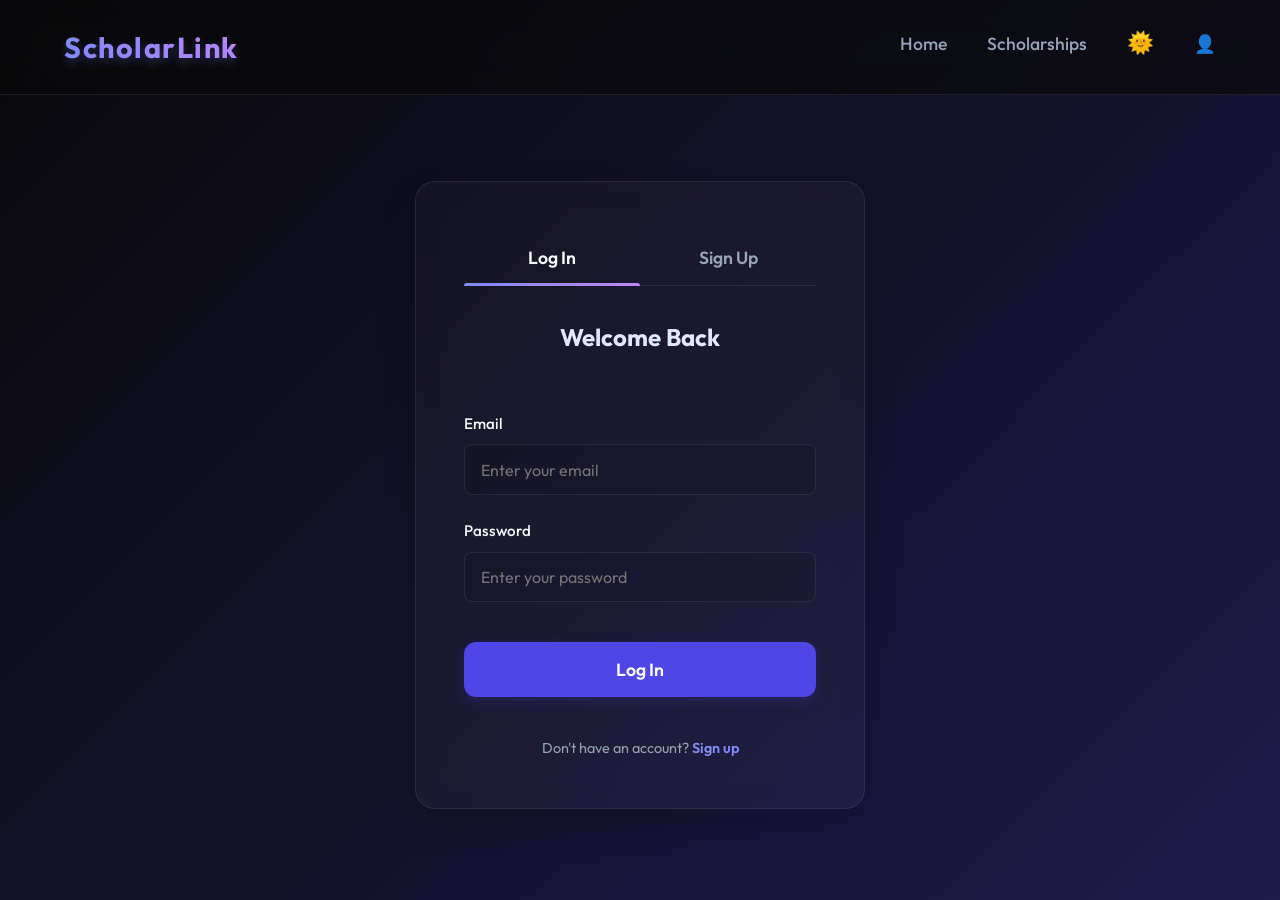
==== auth.html @ 2398e62e "feat: implement authentication page and add profile navigation to header" ====
<!DOCTYPE html>
<html lang="en">
<head>
    <meta charset="UTF-8">
    <meta name="viewport" content="width=device-width, initial-scale=1.0">
    <title>ScholarLink - Authentication</title>
    <!-- Add SEO Meta Tags -->
    <meta name="description"
        content="Log in or sign up to ScholarLink to personalize your scholarship search.">
    <!-- Google Fonts for Modern Typography -->
    <link href="https://fonts.googleapis.com/css2?family=Outfit:wght@300;400;600;700&display=swap" rel="stylesheet">
    <link rel="stylesheet" href="styles.css">
</head>
<body>
    <nav class="navbar" id="auth-nav">
        <div class="logo">ScholarLink</div>
        <button class="hamburger" id="hamburger" aria-label="Toggle Navigation">
            <span class="bar"></span>
            <span class="bar"></span>
            <span class="bar"></span>
        </button>
        <ul class="nav-links" id="nav-links">
            <li><a href="index.html" id="nav-home">Home</a></li>
            <li><a href="scholarships.html" id="nav-scholarships">Scholarships</a></li>
            <li><button class="theme-btn" id="theme-toggle" aria-label="Toggle Theme">🌞</button></li>
            <li><a href="auth.html" class="active profile-icon" id="nav-profile" aria-label="Authenticaion">👤</a></li>
        </ul>
    </nav>
    <main class="container auth-container">
        <div class="auth-card fade-in">
            <div class="auth-tabs">
                <button class="auth-tab active" id="tab-login" onclick="switchAuth('login')">Log In</button>
                <button class="auth-tab" id="tab-signup" onclick="switchAuth('signup')">Sign Up</button>
            </div>
            
            <form id="form-login" class="auth-form active" onsubmit="event.preventDefault(); window.location.href='index.html';">
                <h2 style="text-align: center; margin-bottom: 2rem; color: var(--text-h2);">Welcome Back</h2>
                <div class="input-group">
                    <label for="login-email">Email</label>
                    <input type="email" id="login-email" required placeholder="Enter your email">
                </div>
                <div class="input-group">
                    <label for="login-password">Password</label>
                    <input type="password" id="login-password" required placeholder="Enter your password">
                </div>
                <button type="submit" class="btn btn-gov auth-btn">Log In</button>
                <p class="auth-hint">Don't have an account? <a href="#" onclick="switchAuth('signup'); return false;">Sign up</a></p>
            </form>

            <form id="form-signup" class="auth-form" onsubmit="event.preventDefault(); window.location.href='index.html';">
                <h2 style="text-align: center; margin-bottom: 2rem; color: var(--text-h2);">Create Account</h2>
                <div class="input-group">
                    <label for="signup-name">Full Name</label>
                    <input type="text" id="signup-name" required placeholder="Enter your full name">
                </div>
                <div class="input-group">
                    <label for="signup-email">Email</label>
                    <input type="email" id="signup-email" required placeholder="Enter your email">
                </div>
                <div class="input-group">
                    <label for="signup-password">Password</label>
                    <input type="password" id="signup-password" required placeholder="Create a password">
                </div>
                <button type="submit" class="btn btn-gov auth-btn">Sign Up</button>
                <p class="auth-hint">Already have an account? <a href="#" onclick="switchAuth('login'); return false;">Log in</a></p>
            </form>
        </div>
    </main>

    <script src="script.js"></script>
    <script>
        function switchAuth(type) {
            if (type === 'login') {
                document.getElementById('tab-login').classList.add('active');
                document.getElementById('tab-signup').classList.remove('active');
                document.getElementById('form-login').classList.add('active');
                document.getElementById('form-signup').classList.remove('active');
            } else {
                document.getElementById('tab-signup').classList.add('active');
                document.getElementById('tab-login').classList.remove('active');
                document.getElementById('form-signup').classList.add('active');
                document.getElementById('form-login').classList.remove('active');
            }
        }
    </script>
</body>
</html>
---- styles.css ----
:root {
    --primary: #4f46e5;
    --primary-hover: #6366f1;
    --gov: #4f46e5;
    --private: #db2777;

    /* Dark Theme Default */
    --bg-gradient: linear-gradient(135deg, #09090b 0%, #1e1b4b 100%);
    --nav-bg: rgba(9, 9, 11, 0.7);
    --card-bg: rgba(255, 255, 255, 0.03);
    --card-border: rgba(255, 255, 255, 0.08);
    --card-hover-bg: rgba(255, 255, 255, 0.05);

    --text-main: #f8fafc;
    --text-muted: #94a3b8;
    --text-heading: linear-gradient(135deg, #ffffff 0%, #a5b4fc 100%);
    --text-h2: #e0e7ff;
    --text-card-heading: #fff;
}

[data-theme="light"] {
    --bg-gradient: linear-gradient(135deg, #f1f5f9 0%, #e0e7ff 100%);
    --nav-bg: rgba(248, 250, 252, 0.7);
    --card-bg: rgba(255, 255, 255, 0.6);
    --card-border: rgba(0, 0, 0, 0.1);
    --card-hover-bg: rgba(255, 255, 255, 0.95);
    --text-main: #0f172a;
    --text-muted: #475569;
    --text-heading: linear-gradient(135deg, #1e1b4b 0%, #4f46e5 100%);
    --text-h2: #1e1b4b;
    --text-card-heading: #0f172a;
}

* {
    margin: 0;
    padding: 0;
    box-sizing: border-box;
}

body {
    font-family: 'Outfit', sans-serif;
    background: var(--bg-gradient);
    color: var(--text-main);
    min-height: 100vh;
    line-height: 1.6;
    overflow-x: hidden;
}

/* Glassmorphism Navbar */
.navbar {
    display: flex;
    justify-content: space-between;
    align-items: center;
    padding: 1.5rem 5%;
    background: var(--nav-bg);
    backdrop-filter: blur(16px);
    -webkit-backdrop-filter: blur(16px);
    border-bottom: 1px solid var(--card-border);
    position: sticky;
    top: 0;
    z-index: 100;
}

.logo {
    font-size: 1.8rem;
    font-weight: 700;
    background: linear-gradient(to right, #818cf8, #c084fc);
    -webkit-background-clip: text;
    background-clip: text;
    -webkit-text-fill-color: transparent;
    letter-spacing: 1.5px;
    text-shadow: 0 4px 10px rgba(129, 140, 248, 0.3);
}

.nav-links {
    list-style: none;
    display: flex;
    gap: 2.5rem;
}

.nav-links a {
    color: var(--text-muted);
    text-decoration: none;
    font-weight: 500;
    font-size: 1.1rem;
    position: relative;
    padding-bottom: 5px;
    transition: all 0.3s ease;
}

.nav-links a::after {
    content: '';
    position: absolute;
    width: 0;
    height: 2px;
    bottom: 0;
    left: 0;
    background: linear-gradient(90deg, #818cf8, #c084fc);
    transition: width 0.3s ease;
    border-radius: 4px;
}

.nav-links a:hover,
.nav-links a.active {
    color: var(--text-main);
}

.nav-links a:hover::after,
.nav-links a.active::after {
    width: 100%;
}

/* Container & Layout */
.container {
    max-width: 1200px;
    margin: 0 auto;
    padding: 5rem 2rem;
}

/* Home Page Specific */
.hero-section {
    text-align: center;
    margin-bottom: 6rem;
}

.hero-section h1 {
    font-size: 4.5rem;
    line-height: 1.2;
    margin-bottom: 1.5rem;
    background: var(--text-heading);
    -webkit-background-clip: text;
    background-clip: text;
    -webkit-text-fill-color: transparent;
    letter-spacing: -1px;
}

.hero-section p {
    font-size: 1.3rem;
    color: var(--text-muted);
    max-width: 750px;
    margin: 0 auto;
    font-weight: 300;
}

.about-section h2 {
    text-align: center;
    font-size: 2.5rem;
    margin-bottom: 2.5rem;
    color: var(--text-h2);
    font-weight: 600;
}

.about-card {
    background: var(--card-bg);
    border: 1px solid var(--card-border);
    border-radius: 24px;
    padding: 4rem;
    box-shadow: 0 20px 40px rgba(0, 0, 0, 0.3);
    backdrop-filter: blur(10px);
    transition: transform 0.4s ease, box-shadow 0.4s ease, border-color 0.4s ease;
}

.about-card:hover {
    transform: translateY(-8px);
    box-shadow: 0 30px 60px rgba(0, 0, 0, 0.4);
    border-color: rgba(129, 140, 248, 0.3);
}

.about-card p {
    font-size: 1.15rem;
    margin-bottom: 1.8rem;
    color: var(--text-muted);
}

.about-card p:last-child {
    margin-bottom: 0;
}

/* Scholarships Page Specific */
.page-header {
    text-align: center;
    margin-bottom: 5rem;
}

.page-header h1 {
    font-size: 3.8rem;
    margin-bottom: 1rem;
    background: var(--text-heading);
    -webkit-background-clip: text;
    background-clip: text;
    -webkit-text-fill-color: transparent;
}

.page-header p {
    color: var(--text-muted);
    font-size: 1.3rem;
    font-weight: 300;
}

.scholarships-section {
    margin-bottom: 5rem;
}

.section-title {
    font-size: 2.2rem;
    margin-bottom: 2.5rem;
    color: #818cf8;
    border-bottom: 2px solid rgba(129, 140, 248, 0.15);
    padding-bottom: 0.8rem;
    display: inline-block;
    font-weight: 600;
}

#private-scholarships .section-title {
    color: #f472b6;
    border-bottom-color: rgba(244, 114, 182, 0.15);
}

.card-grid {
    display: grid;
    grid-template-columns: repeat(auto-fill, minmax(340px, 1fr));
    gap: 2.5rem;
}

.scholarship-card {
    background: var(--card-bg);
    border: 1px solid var(--card-border);
    border-radius: 20px;
    padding: 2.5rem;
    display: flex;
    flex-direction: column;
    transition: all 0.5s cubic-bezier(0.175, 0.885, 0.32, 1.275);
    position: relative;
    overflow: hidden;
    box-shadow: 0 10px 30px rgba(0, 0, 0, 0.1);
}

.scholarship-card::before {
    content: '';
    position: absolute;
    top: 0;
    left: 0;
    width: 100%;
    height: 4px;
    background: linear-gradient(90deg, var(--gov), #818cf8);
    transform: scaleX(0);
    transform-origin: left;
    transition: transform 0.5s ease;
}

.scholarship-card.private-card::before {
    background: linear-gradient(90deg, var(--private), #f472b6);
}

.scholarship-card:hover {
    transform: translateY(-12px);
    background: var(--card-hover-bg);
    box-shadow: 0 20px 40px rgba(0, 0, 0, 0.25);
}

.scholarship-card:hover::before {
    transform: scaleX(1);
}

.scholarship-card h3 {
    font-size: 1.6rem;
    margin-bottom: 1rem;
    color: var(--text-card-heading);
    font-weight: 600;
}

.scholarship-card p {
    color: var(--text-muted);
    flex-grow: 1;
    margin-bottom: 2.5rem;
    font-size: 1.05rem;
}

.btn {
    border: none;
    padding: 0.8rem 1.8rem;
    border-radius: 12px;
    font-weight: 600;
    font-family: 'Outfit', sans-serif;
    font-size: 1rem;
    cursor: pointer;
    transition: all 0.3s ease;
    align-self: flex-start;
}

.btn-gov {
    background: var(--gov);
    color: white;
    box-shadow: 0 4px 14px rgba(79, 70, 229, 0.2);
}

.btn-gov:hover {
    background: var(--primary-hover);
    transform: scale(1.05);
    box-shadow: 0 10px 25px rgba(79, 70, 229, 0.5);
}

.btn-private {
    background: var(--private);
    color: white;
    box-shadow: 0 4px 14px rgba(219, 39, 119, 0.2);
}

.btn-private:hover {
    background: #be185d;
    transform: scale(1.05);
    box-shadow: 0 10px 25px rgba(219, 39, 119, 0.5);
}

/* Animations */
.fade-in {
    opacity: 0;
    animation: fadeIn 1s ease-out forwards;
}

.slide-up {
    opacity: 0;
    transform: translateY(30px);
    animation: slideUp 0.8s ease-out forwards;
}

.delay-1 {
    animation-delay: 0.2s;
}

@keyframes fadeIn {
    from {
        opacity: 0;
    }

    to {
        opacity: 1;
    }
}

@keyframes slideUp {
    from {
        opacity: 0;
        transform: translateY(40px);
    }

    to {
        opacity: 1;
        transform: translateY(0);
    }
}

/* Hamburger Menu */
.hamburger {
    display: none;
    flex-direction: column;
    gap: 5px;
    background: none;
    border: none;
    cursor: pointer;
    z-index: 101;
}

.hamburger .bar {
    width: 25px;
    height: 3px;
    background-color: var(--text-main);
    border-radius: 3px;
    transition: all 0.3s ease;
}

/* Responsive */
@media (max-width: 768px) {
    .container {
        padding: 3rem 1.5rem;
    }

    .hamburger {
        display: flex;
    }

    .nav-links {
        position: fixed;
        top: 0;
        right: -100%;
        width: 100%;
        height: 100vh;
        background: var(--nav-bg);
        backdrop-filter: blur(20px);
        -webkit-backdrop-filter: blur(20px);
        flex-direction: column;
        justify-content: center;
        align-items: center;
        transition: right 0.4s ease;
        z-index: 100;
        gap: 2rem;
    }

    .nav-links.active {
        right: 0;
    }

    /* Hamburger Animation to 'X' */
    .hamburger.active .bar:nth-child(1) {
        transform: translateY(8px) rotate(45deg);
    }

    .hamburger.active .bar:nth-child(2) {
        opacity: 0;
    }

    .hamburger.active .bar:nth-child(3) {
        transform: translateY(-8px) rotate(-45deg);
    }

    .hero-section h1 {
        font-size: 2.5rem;
    }

    .hero-section p {
        font-size: 1rem;
        padding: 0 1rem;
    }

    .about-card {
        padding: 1.5rem;
        border-radius: 16px;
    }

    .page-header h1 {
        font-size: 2.2rem;
    }

    .page-header p {
        font-size: 1rem;
    }

    .section-title {
        font-size: 1.8rem;
    }

    .card-grid {
        grid-template-columns: 1fr;
        gap: 1.5rem;
    }

    .scholarship-card {
        padding: 1.5rem;
        border-radius: 16px;
    }

    .theme-btn {
        margin-top: 1rem;
        font-size: 1.8rem;
    }
}

/* Theme Toggle Button */
.theme-btn {
    background: none;
    border: none;
    font-size: 1.35rem;
    cursor: pointer;
    color: var(--text-main);
    transition: transform 0.3s ease;
    display: flex;
    align-items: center;
    justify-content: center;
    padding: 0;
}

.theme-btn:hover {
    transform: scale(1.15);
}
/* Auth Page Specific */
.profile-icon {
    font-size: 1.35rem;
    display: inline-block;
    transition: transform 0.3s ease;
}
.profile-icon:hover {
    transform: scale(1.15);
}
.nav-links a.profile-icon::after {
    display: none;
}

.auth-container {
    display: flex;
    justify-content: center;
    align-items: center;
    min-height: calc(100vh - 100px); /* Subtract navbar height */
    padding: 2rem;
}

.auth-card {
    background: var(--card-bg);
    border: 1px solid var(--card-border);
    border-radius: 20px;
    padding: 3rem;
    width: 100%;
    max-width: 450px;
    box-shadow: 0 15px 35px rgba(0, 0, 0, 0.2);
    backdrop-filter: blur(12px);
    -webkit-backdrop-filter: blur(12px);
}

.auth-tabs {
    display: flex;
    margin-bottom: 2rem;
    border-bottom: 1px solid var(--card-border);
}

.auth-tab {
    flex: 1;
    background: none;
    border: none;
    padding: 1rem;
    font-size: 1.1rem;
    font-weight: 600;
    color: var(--text-muted);
    cursor: pointer;
    font-family: inherit;
    position: relative;
    transition: color 0.3s ease;
}

.auth-tab.active {
    color: var(--text-main);
}

.auth-tab.active::after {
    content: '';
    position: absolute;
    bottom: -1px;
    left: 0;
    width: 100%;
    height: 3px;
    background: linear-gradient(90deg, #818cf8, #c084fc);
    border-radius: 3px 3px 0 0;
}

.auth-form {
    display: none;
    flex-direction: column;
    gap: 1.5rem;
}

.auth-form.active {
    display: flex;
    animation: fadeIn 0.4s ease-out;
}

.input-group {
    display: flex;
    flex-direction: column;
    gap: 0.5rem;
}

.input-group label {
    font-size: 0.95rem;
    color: var(--text-main);
    font-weight: 500;
}

.input-group input {
    padding: 0.9rem 1rem;
    border-radius: 8px;
    border: 1px solid var(--card-border);
    background: rgba(0, 0, 0, 0.1);
    color: var(--text-main);
    font-family: inherit;
    font-size: 1rem;
    transition: all 0.3s ease;
}

[data-theme="light"] .input-group input {
    background: rgba(255, 255, 255, 0.5);
}

.input-group input:focus {
    outline: none;
    border-color: #818cf8;
    box-shadow: 0 0 0 2px rgba(129, 140, 248, 0.2);
}

.auth-btn {
    width: 100%;
    margin-top: 1rem;
    padding: 1rem;
    font-size: 1.1rem;
    align-self: center;
}

.auth-hint {
    text-align: center;
    color: var(--text-muted);
    font-size: 0.9rem;
    margin-top: 1rem;
}

.auth-hint a {
    color: #818cf8;
    text-decoration: none;
    font-weight: 600;
    transition: color 0.3s ease;
}

.auth-hint a:hover {
    color: #a5b4fc;
}
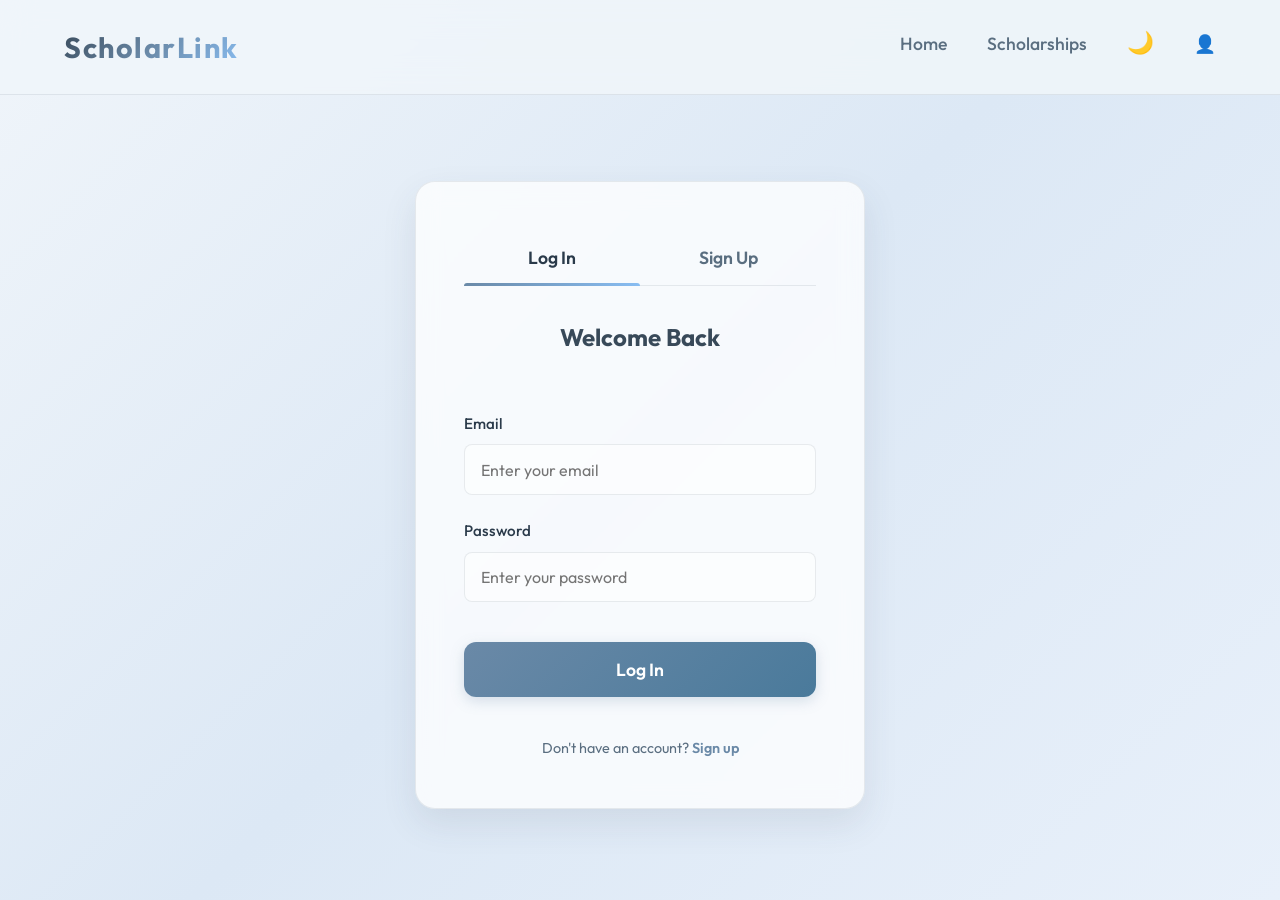
==== commit 6499a382: "refactor: implement Stormy Morning theme with updated color palette and improved light/dark mode tog" ====
--- a/auth.html
+++ b/auth.html
@@ -22,7 +22,7 @@
         <ul class="nav-links" id="nav-links">
             <li><a href="index.html" id="nav-home">Home</a></li>
             <li><a href="scholarships.html" id="nav-scholarships">Scholarships</a></li>
-            <li><button class="theme-btn" id="theme-toggle" aria-label="Toggle Theme">🌞</button></li>
+            <li><button class="theme-btn" id="theme-toggle" aria-label="Toggle Theme">🌙</button></li>
             <li><a href="auth.html" class="active profile-icon" id="nav-profile" aria-label="Authenticaion">👤</a></li>
         </ul>
     </nav>
--- a/styles.css
+++ b/styles.css
@@ -1,34 +1,64 @@
 :root {
-    --primary: #4f46e5;
-    --primary-hover: #6366f1;
-    --gov: #4f46e5;
-    --private: #db2777;
-
-    /* Dark Theme Default */
-    --bg-gradient: linear-gradient(135deg, #09090b 0%, #1e1b4b 100%);
-    --nav-bg: rgba(9, 9, 11, 0.7);
-    --card-bg: rgba(255, 255, 255, 0.03);
+    /* ═══ Stormy Morning Palette ═══ */
+    --storm-steel:   #6A89A7;
+    --storm-mist:    #BDDDFC;
+    --storm-sky:     #88BDF2;
+    --storm-deep:    #384959;
+
+    --primary: #6A89A7;
+    --primary-hover: #88BDF2;
+    --primary-dark: #384959;
+    --gov: #4a7a9b;
+    --state: #5a9ec9;
+    --private: #8b6b9e;
+    --inspire: #5a9b7a;
+    --cbse: #b89a5a;
+    --svmcm: #7a6b9e;
+    --sc: #6a5aad;
+    --obc: #4a8b9b;
+    --st: #4a9b6a;
+
+    /* Light Theme Default */
+    --bg-gradient: linear-gradient(135deg, #f0f5fa 0%, #dce8f5 50%, #e8f0fa 100%);
+    --nav-bg: rgba(240, 245, 250, 0.88);
+    --card-bg: rgba(255, 255, 255, 0.75);
+    --card-border: rgba(56, 73, 89, 0.1);
+    --card-hover-bg: rgba(255, 255, 255, 0.95);
+    --filter-bg: rgba(255, 255, 255, 0.7);
+    --filter-border: rgba(106, 137, 167, 0.2);
+    --input-bg: rgba(255, 255, 255, 0.9);
+    --input-border: rgba(56, 73, 89, 0.15);
+    --select-arrow: url("data:image/svg+xml,%3Csvg xmlns='http://www.w3.org/2000/svg' width='12' height='12' viewBox='0 0 12 12'%3E%3Cpath fill='%23384959' d='M6 8L1 3h10z'/%3E%3C/svg%3E");
+
+    --text-main: #2a3a4a;
+    --text-muted: #5a6e80;
+    --text-heading: linear-gradient(135deg, #384959 0%, #6A89A7 100%);
+    --text-h2: #384959;
+    --text-card-heading: #2a3a4a;
+    --tag-bg: rgba(106, 137, 167, 0.08);
+    --tag-text: #4a7a9b;
+    --step-bg: rgba(106, 137, 167, 0.07);
+}
+
+[data-theme="dark"] {
+    --bg-gradient: linear-gradient(135deg, #1a2530 0%, #243040 50%, #1e2a38 100%);
+    --nav-bg: rgba(26, 37, 48, 0.85);
+    --card-bg: rgba(255, 255, 255, 0.04);
     --card-border: rgba(255, 255, 255, 0.08);
-    --card-hover-bg: rgba(255, 255, 255, 0.05);
-
-    --text-main: #f8fafc;
-    --text-muted: #94a3b8;
-    --text-heading: linear-gradient(135deg, #ffffff 0%, #a5b4fc 100%);
-    --text-h2: #e0e7ff;
-    --text-card-heading: #fff;
-}
-
-[data-theme="light"] {
-    --bg-gradient: linear-gradient(135deg, #f1f5f9 0%, #e0e7ff 100%);
-    --nav-bg: rgba(248, 250, 252, 0.7);
-    --card-bg: rgba(255, 255, 255, 0.6);
-    --card-border: rgba(0, 0, 0, 0.1);
-    --card-hover-bg: rgba(255, 255, 255, 0.95);
-    --text-main: #0f172a;
-    --text-muted: #475569;
-    --text-heading: linear-gradient(135deg, #1e1b4b 0%, #4f46e5 100%);
-    --text-h2: #1e1b4b;
-    --text-card-heading: #0f172a;
+    --card-hover-bg: rgba(255, 255, 255, 0.08);
+    --filter-bg: rgba(255, 255, 255, 0.05);
+    --filter-border: rgba(136, 189, 242, 0.2);
+    --input-bg: rgba(255, 255, 255, 0.07);
+    --input-border: rgba(255, 255, 255, 0.12);
+    --select-arrow: url("data:image/svg+xml,%3Csvg xmlns='http://www.w3.org/2000/svg' width='12' height='12' viewBox='0 0 12 12'%3E%3Cpath fill='%2394a8b8' d='M6 8L1 3h10z'/%3E%3C/svg%3E");
+    --text-main: #e8f0f8;
+    --text-muted: #94a8b8;
+    --text-heading: linear-gradient(135deg, #e8f0f8 0%, #88BDF2 100%);
+    --text-h2: #BDDDFC;
+    --text-card-heading: #e8f0f8;
+    --tag-bg: rgba(136, 189, 242, 0.1);
+    --tag-text: #88BDF2;
+    --step-bg: rgba(106, 137, 167, 0.12);
 }
 
 * {
@@ -64,12 +94,18 @@
 .logo {
     font-size: 1.8rem;
     font-weight: 700;
-    background: linear-gradient(to right, #818cf8, #c084fc);
+    background: linear-gradient(135deg, #384959, #6A89A7, #88BDF2);
     -webkit-background-clip: text;
     background-clip: text;
     -webkit-text-fill-color: transparent;
     letter-spacing: 1.5px;
-    text-shadow: 0 4px 10px rgba(129, 140, 248, 0.3);
+    text-shadow: none;
+}
+
+[data-theme="dark"] .logo {
+    background: linear-gradient(135deg, #88BDF2, #BDDDFC);
+    -webkit-background-clip: text;
+    background-clip: text;
 }
 
 .nav-links {
@@ -95,7 +131,7 @@
     height: 2px;
     bottom: 0;
     left: 0;
-    background: linear-gradient(90deg, #818cf8, #c084fc);
+    background: linear-gradient(90deg, #6A89A7, #88BDF2);
     transition: width 0.3s ease;
     border-radius: 4px;
 }
@@ -155,15 +191,23 @@
     border: 1px solid var(--card-border);
     border-radius: 24px;
     padding: 4rem;
-    box-shadow: 0 20px 40px rgba(0, 0, 0, 0.3);
+    box-shadow: 0 20px 40px rgba(56, 73, 89, 0.08);
     backdrop-filter: blur(10px);
     transition: transform 0.4s ease, box-shadow 0.4s ease, border-color 0.4s ease;
 }
 
+[data-theme="dark"] .about-card {
+    box-shadow: 0 20px 40px rgba(0, 0, 0, 0.3);
+}
+
 .about-card:hover {
     transform: translateY(-8px);
+    box-shadow: 0 30px 60px rgba(56, 73, 89, 0.15);
+    border-color: rgba(106, 137, 167, 0.35);
+}
+
+[data-theme="dark"] .about-card:hover {
     box-shadow: 0 30px 60px rgba(0, 0, 0, 0.4);
-    border-color: rgba(129, 140, 248, 0.3);
 }
 
 .about-card p {
@@ -204,16 +248,16 @@
 .section-title {
     font-size: 2.2rem;
     margin-bottom: 2.5rem;
-    color: #818cf8;
-    border-bottom: 2px solid rgba(129, 140, 248, 0.15);
+    color: #6A89A7;
+    border-bottom: 2px solid rgba(106, 137, 167, 0.2);
     padding-bottom: 0.8rem;
     display: inline-block;
     font-weight: 600;
 }
 
 #private-scholarships .section-title {
-    color: #f472b6;
-    border-bottom-color: rgba(244, 114, 182, 0.15);
+    color: #8b6b9e;
+    border-bottom-color: rgba(139, 107, 158, 0.2);
 }
 
 .card-grid {
@@ -232,6 +276,10 @@
     transition: all 0.5s cubic-bezier(0.175, 0.885, 0.32, 1.275);
     position: relative;
     overflow: hidden;
+    box-shadow: 0 10px 30px rgba(56, 73, 89, 0.06);
+}
+
+[data-theme="dark"] .scholarship-card {
     box-shadow: 0 10px 30px rgba(0, 0, 0, 0.1);
 }
 
@@ -242,19 +290,23 @@
     left: 0;
     width: 100%;
     height: 4px;
-    background: linear-gradient(90deg, var(--gov), #818cf8);
+    background: linear-gradient(90deg, #6A89A7, #88BDF2);
     transform: scaleX(0);
     transform-origin: left;
     transition: transform 0.5s ease;
 }
 
 .scholarship-card.private-card::before {
-    background: linear-gradient(90deg, var(--private), #f472b6);
+    background: linear-gradient(90deg, #8b6b9e, #b89acd);
 }
 
 .scholarship-card:hover {
     transform: translateY(-12px);
     background: var(--card-hover-bg);
+    box-shadow: 0 20px 40px rgba(56, 73, 89, 0.12);
+}
+
+[data-theme="dark"] .scholarship-card:hover {
     box-shadow: 0 20px 40px rgba(0, 0, 0, 0.25);
 }
 
@@ -289,27 +341,27 @@
 }
 
 .btn-gov {
-    background: var(--gov);
+    background: linear-gradient(135deg, #6A89A7, #4a7a9b);
     color: white;
-    box-shadow: 0 4px 14px rgba(79, 70, 229, 0.2);
+    box-shadow: 0 4px 14px rgba(106, 137, 167, 0.25);
 }
 
 .btn-gov:hover {
-    background: var(--primary-hover);
+    background: linear-gradient(135deg, #88BDF2, #6A89A7);
     transform: scale(1.05);
-    box-shadow: 0 10px 25px rgba(79, 70, 229, 0.5);
+    box-shadow: 0 10px 25px rgba(136, 189, 242, 0.35);
 }
 
 .btn-private {
-    background: var(--private);
+    background: linear-gradient(135deg, #8b6b9e, #7a5a8d);
     color: white;
-    box-shadow: 0 4px 14px rgba(219, 39, 119, 0.2);
+    box-shadow: 0 4px 14px rgba(139, 107, 158, 0.25);
 }
 
 .btn-private:hover {
-    background: #be185d;
+    background: linear-gradient(135deg, #9e7fb3, #8b6b9e);
     transform: scale(1.05);
-    box-shadow: 0 10px 25px rgba(219, 39, 119, 0.5);
+    box-shadow: 0 10px 25px rgba(139, 107, 158, 0.35);
 }
 
 /* Animations */
@@ -472,6 +524,7 @@
 .theme-btn:hover {
     transform: scale(1.15);
 }
+
 /* Auth Page Specific */
 .profile-icon {
     font-size: 1.35rem;
@@ -489,7 +542,7 @@
     display: flex;
     justify-content: center;
     align-items: center;
-    min-height: calc(100vh - 100px); /* Subtract navbar height */
+    min-height: calc(100vh - 100px);
     padding: 2rem;
 }
 
@@ -500,9 +553,13 @@
     padding: 3rem;
     width: 100%;
     max-width: 450px;
-    box-shadow: 0 15px 35px rgba(0, 0, 0, 0.2);
+    box-shadow: 0 15px 35px rgba(56, 73, 89, 0.1);
     backdrop-filter: blur(12px);
     -webkit-backdrop-filter: blur(12px);
+}
+
+[data-theme="dark"] .auth-card {
+    box-shadow: 0 15px 35px rgba(0, 0, 0, 0.2);
 }
 
 .auth-tabs {
@@ -536,7 +593,7 @@
     left: 0;
     width: 100%;
     height: 3px;
-    background: linear-gradient(90deg, #818cf8, #c084fc);
+    background: linear-gradient(90deg, #6A89A7, #88BDF2);
     border-radius: 3px 3px 0 0;
 }
 
@@ -567,21 +624,21 @@
     padding: 0.9rem 1rem;
     border-radius: 8px;
     border: 1px solid var(--card-border);
-    background: rgba(0, 0, 0, 0.1);
+    background: rgba(255, 255, 255, 0.5);
     color: var(--text-main);
     font-family: inherit;
     font-size: 1rem;
     transition: all 0.3s ease;
 }
 
-[data-theme="light"] .input-group input {
-    background: rgba(255, 255, 255, 0.5);
+[data-theme="dark"] .input-group input {
+    background: rgba(0, 0, 0, 0.15);
 }
 
 .input-group input:focus {
     outline: none;
-    border-color: #818cf8;
-    box-shadow: 0 0 0 2px rgba(129, 140, 248, 0.2);
+    border-color: #6A89A7;
+    box-shadow: 0 0 0 2px rgba(106, 137, 167, 0.2);
 }
 
 .auth-btn {
@@ -600,13 +657,920 @@
 }
 
 .auth-hint a {
-    color: #818cf8;
+    color: #6A89A7;
     text-decoration: none;
     font-weight: 600;
     transition: color 0.3s ease;
 }
 
 .auth-hint a:hover {
-    color: #a5b4fc;
-}
-
+    color: #88BDF2;
+}
+
+/* ═══════════════════════════════════════════
+   FILTER PANEL
+═══════════════════════════════════════════ */
+.filter-panel {
+    background: var(--filter-bg);
+    border: 1px solid var(--filter-border);
+    border-radius: 24px;
+    padding: 2.5rem;
+    margin-bottom: 4rem;
+    backdrop-filter: blur(12px);
+    -webkit-backdrop-filter: blur(12px);
+    box-shadow: 0 8px 32px rgba(106, 137, 167, 0.08);
+    position: relative;
+    overflow: hidden;
+}
+
+.filter-panel::before {
+    content: '';
+    position: absolute;
+    top: 0;
+    left: 0;
+    right: 0;
+    height: 3px;
+    background: linear-gradient(90deg, #6A89A7, #88BDF2, #BDDDFC, #88BDF2, #6A89A7);
+    background-size: 200% 100%;
+    animation: shimmer 3s infinite linear;
+}
+
+@keyframes shimmer {
+    0% { background-position: -200% 0; }
+    100% { background-position: 200% 0; }
+}
+
+.filter-header {
+    text-align: center;
+    margin-bottom: 2rem;
+}
+
+.filter-icon {
+    font-size: 2rem;
+    display: block;
+    margin-bottom: 0.5rem;
+}
+
+.filter-header h2 {
+    font-size: 1.8rem;
+    color: var(--text-h2);
+    font-weight: 700;
+    margin-bottom: 0.4rem;
+}
+
+.filter-header p {
+    color: var(--text-muted);
+    font-size: 1rem;
+}
+
+.filter-grid {
+    display: grid;
+    grid-template-columns: repeat(auto-fit, minmax(220px, 1fr));
+    gap: 1.5rem;
+    margin-bottom: 2rem;
+}
+
+.filter-group {
+    display: flex;
+    flex-direction: column;
+    gap: 0.5rem;
+}
+
+.filter-label {
+    font-size: 0.9rem;
+    font-weight: 600;
+    color: var(--text-main);
+    display: flex;
+    align-items: center;
+    gap: 0.4rem;
+    letter-spacing: 0.3px;
+}
+
+.filter-label-icon {
+    font-size: 1rem;
+}
+
+.filter-select {
+    appearance: none;
+    -webkit-appearance: none;
+    background: var(--input-bg) var(--select-arrow) no-repeat right 1rem center;
+    border: 1px solid var(--input-border);
+    border-radius: 10px;
+    color: var(--text-main);
+    font-family: 'Outfit', sans-serif;
+    font-size: 0.95rem;
+    padding: 0.75rem 2.5rem 0.75rem 1rem;
+    cursor: pointer;
+    transition: all 0.3s ease;
+    width: 100%;
+}
+
+.filter-select:focus {
+    outline: none;
+    border-color: #6A89A7;
+    box-shadow: 0 0 0 3px rgba(106, 137, 167, 0.15);
+}
+
+.filter-select option {
+    background: #f0f5fa;
+    color: #2a3a4a;
+}
+
+[data-theme="dark"] .filter-select option {
+    background: #1e2a38;
+    color: #e8f0f8;
+}
+
+.filter-actions {
+    display: flex;
+    gap: 1rem;
+    justify-content: center;
+    flex-wrap: wrap;
+}
+
+.filter-btn {
+    padding: 0.9rem 2.2rem;
+    font-size: 1rem;
+    border-radius: 14px;
+    display: flex;
+    align-items: center;
+    gap: 0.5rem;
+}
+
+.btn-reset {
+    background: transparent;
+    border: 1px solid var(--card-border);
+    color: var(--text-muted);
+    font-family: 'Outfit', sans-serif;
+    font-size: 0.95rem;
+    font-weight: 500;
+    padding: 0.8rem 1.8rem;
+    border-radius: 12px;
+    cursor: pointer;
+    transition: all 0.3s ease;
+}
+
+.btn-reset:hover {
+    border-color: #6A89A7;
+    color: var(--text-main);
+    background: rgba(106, 137, 167, 0.05);
+}
+
+.filter-result-info {
+    margin-top: 1.5rem;
+    display: flex;
+    justify-content: center;
+    align-items: center;
+}
+
+#filter-result-count {
+    background: rgba(106, 137, 167, 0.1);
+    border: 1px solid rgba(106, 137, 167, 0.2);
+    color: #4a7a9b;
+    border-radius: 50px;
+    padding: 0.5rem 1.5rem;
+    font-size: 0.95rem;
+    font-weight: 500;
+}
+
+[data-theme="dark"] #filter-result-count {
+    background: rgba(136, 189, 242, 0.12);
+    border-color: rgba(136, 189, 242, 0.25);
+    color: #88BDF2;
+}
+
+/* ═══════════════════════════════════════════
+   SCHOLARSHIP CARD ENHANCEMENTS
+═══════════════════════════════════════════ */
+.card-badge {
+    display: inline-block;
+    font-size: 0.72rem;
+    font-weight: 700;
+    letter-spacing: 0.8px;
+    text-transform: uppercase;
+    border-radius: 6px;
+    padding: 0.25rem 0.7rem;
+    margin-bottom: 0.75rem;
+    width: fit-content;
+}
+
+.badge-gov {
+    background: rgba(106, 137, 167, 0.1);
+    color: #4a7a9b;
+    border: 1px solid rgba(106, 137, 167, 0.2);
+}
+
+.badge-state {
+    background: rgba(90, 158, 201, 0.1);
+    color: #3d8ab5;
+    border: 1px solid rgba(90, 158, 201, 0.2);
+}
+
+.badge-private {
+    background: rgba(139, 107, 158, 0.1);
+    color: #7a5a8d;
+    border: 1px solid rgba(139, 107, 158, 0.2);
+}
+
+[data-theme="dark"] .badge-gov {
+    background: rgba(136, 189, 242, 0.12);
+    color: #88BDF2;
+    border-color: rgba(136, 189, 242, 0.25);
+}
+
+[data-theme="dark"] .badge-state {
+    background: rgba(90, 158, 201, 0.12);
+    color: #7dd3fc;
+    border-color: rgba(90, 158, 201, 0.25);
+}
+
+[data-theme="dark"] .badge-private {
+    background: rgba(184, 154, 205, 0.12);
+    color: #d4b8e8;
+    border-color: rgba(184, 154, 205, 0.25);
+}
+
+.card-amount {
+    font-size: 1.4rem;
+    font-weight: 700;
+    color: #6A89A7;
+    margin-bottom: 0.6rem;
+    letter-spacing: -0.5px;
+}
+
+.private-card .card-amount {
+    color: #8b6b9e;
+}
+
+[data-theme="dark"] .card-amount {
+    color: #88BDF2;
+}
+
+[data-theme="dark"] .private-card .card-amount {
+    color: #d4b8e8;
+}
+
+.card-tags {
+    display: flex;
+    flex-wrap: wrap;
+    gap: 0.5rem;
+    margin-bottom: 1.5rem;
+    margin-top: 0.5rem;
+}
+
+.tag {
+    font-size: 0.76rem;
+    font-weight: 600;
+    padding: 0.28rem 0.75rem;
+    border-radius: 50px;
+    background: var(--tag-bg);
+    color: var(--tag-text);
+    letter-spacing: 0.3px;
+    border: 1px solid rgba(106, 137, 167, 0.15);
+}
+
+.tag-income { border-color: rgba(90, 155, 122, 0.2); }
+.tag-merit  { border-color: rgba(184, 154, 90, 0.2);  }
+.tag-class  { border-color: rgba(106, 137, 167, 0.2); }
+.tag-private { border-color: rgba(139, 107, 158, 0.2); }
+
+.tag-income { background: rgba(90, 155, 122, 0.07); color: #3d8a5e; }
+.tag-merit  { background: rgba(184, 154, 90, 0.07); color: #9a7d3a; }
+.tag-class  { background: rgba(106, 137, 167, 0.07); color: #4a7a9b; }
+.tag-private { background: rgba(139, 107, 158, 0.07); color: #7a5a8d; }
+
+[data-theme="dark"] .tag-income { background: rgba(90, 155, 122, 0.12); color: #7dd3a8; }
+[data-theme="dark"] .tag-merit  { background: rgba(184, 154, 90, 0.12); color: #f0d48a; }
+[data-theme="dark"] .tag-class  { background: rgba(136, 189, 242, 0.12); color: #88BDF2; }
+[data-theme="dark"] .tag-private { background: rgba(184, 154, 205, 0.12); color: #d4b8e8; }
+
+.card-details {
+    display: flex;
+    flex-direction: column;
+    gap: 0.55rem;
+    margin-bottom: 2rem;
+}
+
+.detail-row {
+    display: flex;
+    align-items: baseline;
+    gap: 0.6rem;
+    font-size: 0.9rem;
+    color: var(--text-muted);
+    line-height: 1.5;
+}
+
+.detail-icon {
+    flex-shrink: 0;
+}
+
+/* Card filtered-in animation */
+.card-filtered-in {
+    animation: popIn 0.35s cubic-bezier(0.175, 0.885, 0.32, 1.275);
+}
+
+@keyframes popIn {
+    from { transform: scale(0.96); opacity: 0.5; }
+    to   { transform: scale(1);   opacity: 1;   }
+}
+
+/* No-results state */
+.no-results {
+    display: flex;
+    flex-direction: column;
+    align-items: center;
+    gap: 1rem;
+    padding: 3rem 2rem;
+    text-align: center;
+    color: var(--text-muted);
+    background: var(--card-bg);
+    border: 1px dashed var(--card-border);
+    border-radius: 20px;
+}
+
+.no-results-icon {
+    font-size: 3rem;
+    opacity: 0.6;
+}
+
+/* ═══════════════════════════════════════════
+   DETAIL PAGE (meritbased.html)
+═══════════════════════════════════════════ */
+.breadcrumb {
+    margin-bottom: 1rem;
+}
+
+.breadcrumb a {
+    color: #6A89A7;
+    text-decoration: none;
+    font-size: 0.95rem;
+    font-weight: 500;
+    transition: color 0.3s ease;
+    display: inline-flex;
+    align-items: center;
+    gap: 0.3rem;
+}
+
+.breadcrumb a:hover {
+    color: #88BDF2;
+}
+
+.detail-card {
+    background: var(--card-bg);
+    border: 1px solid var(--card-border);
+    border-radius: 24px;
+    padding: 3rem;
+    margin-bottom: 3rem;
+    backdrop-filter: blur(10px);
+    -webkit-backdrop-filter: blur(10px);
+    box-shadow: 0 12px 36px rgba(56, 73, 89, 0.08);
+    scroll-margin-top: 90px;
+    transition: box-shadow 0.4s ease;
+}
+
+[data-theme="dark"] .detail-card {
+    box-shadow: 0 12px 36px rgba(0, 0, 0, 0.12);
+}
+
+.detail-card:hover {
+    box-shadow: 0 20px 48px rgba(56, 73, 89, 0.12);
+}
+
+[data-theme="dark"] .detail-card:hover {
+    box-shadow: 0 20px 48px rgba(0, 0, 0, 0.2);
+}
+
+.detail-header {
+    display: flex;
+    justify-content: space-between;
+    align-items: center;
+    flex-wrap: wrap;
+    gap: 1rem;
+    margin-bottom: 1.5rem;
+    padding-bottom: 1.5rem;
+    border-bottom: 1px solid var(--card-border);
+}
+
+.detail-badge {
+    font-size: 0.75rem;
+    font-weight: 700;
+    letter-spacing: 1px;
+    text-transform: uppercase;
+    padding: 0.35rem 1rem;
+    border-radius: 6px;
+}
+
+.gov-header .detail-badge {
+    background: rgba(106, 137, 167, 0.1);
+    color: #4a7a9b;
+    border: 1px solid rgba(106, 137, 167, 0.2);
+}
+
+.inspire-header .detail-badge {
+    background: rgba(90, 155, 122, 0.1);
+    color: #3d8a5e;
+    border: 1px solid rgba(90, 155, 122, 0.2);
+}
+
+.cbse-header .detail-badge {
+    background: rgba(184, 154, 90, 0.1);
+    color: #9a7d3a;
+    border: 1px solid rgba(184, 154, 90, 0.2);
+}
+
+.svmcm-header .detail-badge {
+    background: rgba(122, 107, 158, 0.1);
+    color: #6a5a8d;
+    border: 1px solid rgba(122, 107, 158, 0.2);
+}
+
+[data-theme="dark"] .gov-header .detail-badge     { background: rgba(136,189,242,0.12); color: #88BDF2; border-color: rgba(136,189,242,0.25); }
+[data-theme="dark"] .inspire-header .detail-badge { background: rgba(90,155,122,0.15);  color: #7dd3a8; border-color: rgba(90,155,122,0.25); }
+[data-theme="dark"] .cbse-header .detail-badge    { background: rgba(184,154,90,0.15);  color: #f0d48a; border-color: rgba(184,154,90,0.25); }
+[data-theme="dark"] .svmcm-header .detail-badge   { background: rgba(184,154,205,0.12); color: #d4b8e8; border-color: rgba(184,154,205,0.25); }
+
+.detail-amount-pill {
+    background: linear-gradient(135deg, rgba(106,137,167,0.15), rgba(136,189,242,0.1));
+    color: #4a7a9b;
+    font-size: 1rem;
+    font-weight: 700;
+    padding: 0.5rem 1.2rem;
+    border-radius: 50px;
+    border: 1px solid rgba(106,137,167,0.2);
+    letter-spacing: -0.3px;
+}
+
+[data-theme="dark"] .detail-amount-pill {
+    background: linear-gradient(135deg, rgba(136,189,242,0.2), rgba(189,221,252,0.1));
+    color: #88BDF2;
+    border-color: rgba(136,189,242,0.2);
+}
+
+.detail-card h2 {
+    font-size: 1.9rem;
+    color: var(--text-card-heading);
+    font-weight: 700;
+    line-height: 1.3;
+    margin-bottom: 1rem;
+}
+
+.detail-intro {
+    color: var(--text-muted);
+    font-size: 1.05rem;
+    margin-bottom: 2rem;
+    line-height: 1.7;
+}
+
+.detail-grid {
+    display: grid;
+    grid-template-columns: 1fr 1fr;
+    gap: 2rem;
+    margin-bottom: 2.5rem;
+}
+
+.detail-info-block {
+    background: var(--step-bg);
+    border-radius: 16px;
+    padding: 1.8rem;
+}
+
+.detail-info-block h3 {
+    font-size: 1rem;
+    font-weight: 700;
+    color: var(--text-card-heading);
+    margin-bottom: 1rem;
+    padding-bottom: 0.5rem;
+    border-bottom: 1px solid var(--card-border);
+}
+
+.detail-info-block h3 + h3 {
+    margin-top: 1.5rem;
+}
+
+.detail-info-block ul {
+    list-style: none;
+    display: flex;
+    flex-direction: column;
+    gap: 0.7rem;
+}
+
+.detail-info-block ul li {
+    color: var(--text-muted);
+    font-size: 0.95rem;
+    padding-left: 1.2rem;
+    position: relative;
+    line-height: 1.5;
+}
+
+.detail-info-block ul li::before {
+    content: '•';
+    position: absolute;
+    left: 0;
+    color: #6A89A7;
+    font-weight: 700;
+}
+
+[data-theme="dark"] .detail-info-block ul li::before {
+    color: #88BDF2;
+}
+
+.detail-info-block ul li strong {
+    color: var(--text-card-heading);
+    font-weight: 600;
+}
+
+.detail-steps h3 {
+    font-size: 1.1rem;
+    font-weight: 700;
+    color: var(--text-card-heading);
+    margin-bottom: 1.2rem;
+}
+
+.steps-list {
+    display: flex;
+    flex-direction: column;
+    gap: 0.9rem;
+    margin-bottom: 2rem;
+}
+
+.step {
+    display: flex;
+    align-items: flex-start;
+    gap: 1rem;
+    background: var(--step-bg);
+    border-radius: 12px;
+    padding: 1rem 1.2rem;
+    transition: background 0.3s ease;
+}
+
+.step:hover {
+    background: rgba(106, 137, 167, 0.1);
+}
+
+.step-num {
+    flex-shrink: 0;
+    width: 28px;
+    height: 28px;
+    background: linear-gradient(135deg, #6A89A7, #88BDF2);
+    border-radius: 50%;
+    display: flex;
+    align-items: center;
+    justify-content: center;
+    color: #fff;
+    font-size: 0.8rem;
+    font-weight: 700;
+}
+
+.step span:last-child {
+    color: var(--text-muted);
+    font-size: 0.95rem;
+    line-height: 1.5;
+}
+
+.step span:last-child strong {
+    color: var(--text-card-heading);
+    font-weight: 600;
+}
+
+.detail-cta {
+    margin-top: 0.5rem;
+    text-decoration: none;
+    display: inline-block;
+}
+
+.back-btn-wrap {
+    text-align: center;
+    margin: 2rem 0 4rem;
+}
+
+/* ═══════════════════════════════════════════
+   FOOTER
+═══════════════════════════════════════════ */
+.site-footer {
+    background: var(--nav-bg);
+    backdrop-filter: blur(16px);
+    -webkit-backdrop-filter: blur(16px);
+    border-top: 1px solid var(--card-border);
+    padding: 3rem 5%;
+    margin-top: 2rem;
+}
+
+.footer-inner {
+    max-width: 1200px;
+    margin: 0 auto;
+    display: flex;
+    flex-direction: column;
+    align-items: center;
+    gap: 1.5rem;
+    text-align: center;
+}
+
+.footer-brand .logo {
+    font-size: 1.5rem;
+    display: block;
+    margin-bottom: 0.5rem;
+}
+
+.footer-brand p {
+    color: var(--text-muted);
+    font-size: 0.95rem;
+}
+
+.footer-links {
+    display: flex;
+    gap: 2rem;
+    flex-wrap: wrap;
+    justify-content: center;
+}
+
+.footer-links a {
+    color: var(--text-muted);
+    text-decoration: none;
+    font-size: 0.95rem;
+    font-weight: 500;
+    transition: color 0.3s ease;
+}
+
+.footer-links a:hover {
+    color: #6A89A7;
+}
+
+[data-theme="dark"] .footer-links a:hover {
+    color: #88BDF2;
+}
+
+.footer-note {
+    color: var(--text-muted);
+    font-size: 0.82rem;
+    opacity: 0.7;
+}
+
+/* ═══════════════════════════════════════════
+   DELAY UTILITIES
+═══════════════════════════════════════════ */
+.delay-2 { animation-delay: 0.4s; }
+
+/* ═══════════════════════════════════════════
+   RESPONSIVE OVERRIDES
+═══════════════════════════════════════════ */
+@media (max-width: 900px) {
+    .detail-grid {
+        grid-template-columns: 1fr;
+    }
+}
+
+@media (max-width: 600px) {
+    .filter-panel {
+        padding: 1.5rem;
+    }
+
+    .filter-grid {
+        grid-template-columns: 1fr;
+    }
+
+    .filter-actions {
+        flex-direction: column;
+        align-items: stretch;
+    }
+
+    .filter-btn,
+    .btn-reset {
+        text-align: center;
+        width: 100%;
+    }
+
+    .detail-card {
+        padding: 1.5rem;
+        border-radius: 16px;
+    }
+
+    .detail-card h2 {
+        font-size: 1.4rem;
+    }
+
+    .detail-header {
+        flex-direction: column;
+        align-items: flex-start;
+    }
+
+    .card-amount {
+        font-size: 1.15rem;
+    }
+
+    .footer-links {
+        gap: 1rem;
+    }
+}
+
+/* ═══════════════════════════════════════════
+   6-COLUMN FILTER GRID
+═══════════════════════════════════════════ */
+.filter-grid-6 {
+    grid-template-columns: repeat(3, 1fr);
+}
+
+@media (max-width: 1100px) {
+    .filter-grid-6 { grid-template-columns: repeat(2, 1fr); }
+}
+
+@media (max-width: 600px) {
+    .filter-grid-6 { grid-template-columns: 1fr; }
+}
+
+/* ═══════════════════════════════════════════
+   CASTE SECTION TITLE
+═══════════════════════════════════════════ */
+.section-title-caste {
+    color: #c9834a;
+    border-bottom-color: rgba(201, 131, 74, 0.2);
+}
+
+[data-theme="dark"] .section-title-caste {
+    color: #f0b87a;
+    border-bottom-color: rgba(240, 184, 122, 0.2);
+}
+
+/* ═══════════════════════════════════════════
+   CASTE CARD BASE & ACCENT LINES
+═══════════════════════════════════════════ */
+.caste-card::before {
+    background: linear-gradient(90deg, #c9834a, #daa06d);
+}
+
+.sc-card::before  { background: linear-gradient(90deg, #6a5aad, #9a8ad0); }
+.obc-card::before { background: linear-gradient(90deg, #4a8b9b, #6dbdce); }
+.st-card::before  { background: linear-gradient(90deg, #4a9b6a, #7dd3a8); }
+
+/* ═══════════════════════════════════════════
+   CASTE CARD BADGES  (SC / OBC / ST)
+═══════════════════════════════════════════ */
+.badge-sc {
+    background: rgba(106, 90, 173, 0.1);
+    color: #5a4a9b;
+    border: 1px solid rgba(106, 90, 173, 0.2);
+}
+.badge-obc {
+    background: rgba(74, 139, 155, 0.1);
+    color: #3a7a8b;
+    border: 1px solid rgba(74, 139, 155, 0.2);
+}
+.badge-st {
+    background: rgba(74, 155, 106, 0.1);
+    color: #3a8b5a;
+    border: 1px solid rgba(74, 155, 106, 0.2);
+}
+
+[data-theme="dark"] .badge-sc  { background: rgba(154, 138, 208, 0.15); color: #c4b5fd; border-color: rgba(154, 138, 208, 0.3); }
+[data-theme="dark"] .badge-obc { background: rgba(109, 189, 206, 0.12); color: #7dd3e8; border-color: rgba(109, 189, 206, 0.3); }
+[data-theme="dark"] .badge-st  { background: rgba(125, 211, 168, 0.12); color: #86efac; border-color: rgba(125, 211, 168, 0.28); }
+
+/* ═══════════════════════════════════════════
+   CASTE AMOUNT TEXT
+═══════════════════════════════════════════ */
+.caste-amount {
+    color: #c9834a;
+}
+.sc-card  .caste-amount { color: #6a5aad; }
+.obc-card .caste-amount { color: #4a8b9b; }
+.st-card  .caste-amount { color: #4a9b6a; }
+
+[data-theme="dark"] .caste-amount         { color: #f0b87a; }
+[data-theme="dark"] .sc-card  .caste-amount { color: #c4b5fd; }
+[data-theme="dark"] .obc-card .caste-amount { color: #7dd3e8; }
+[data-theme="dark"] .st-card  .caste-amount { color: #86efac; }
+
+/* ═══════════════════════════════════════════
+   CASTE TAG CHIPS
+═══════════════════════════════════════════ */
+.tag-caste-sc  { background: rgba(106,90,173,0.08);  color: #5a4a9b; border-color: rgba(106,90,173,0.2); }
+.tag-caste-obc { background: rgba(74,139,155,0.08);  color: #3a7a8b; border-color: rgba(74,139,155,0.2); }
+.tag-caste-st  { background: rgba(74,155,106,0.08);  color: #3a8b5a; border-color: rgba(74,155,106,0.2); }
+
+[data-theme="dark"] .tag-caste-sc  { background: rgba(154,138,208,0.12); color: #c4b5fd; }
+[data-theme="dark"] .tag-caste-obc { background: rgba(109,189,206,0.1);  color: #7dd3e8; }
+[data-theme="dark"] .tag-caste-st  { background: rgba(125,211,168,0.1);  color: #86efac; }
+
+/* ═══════════════════════════════════════════
+   CASTE BUTTONS
+═══════════════════════════════════════════ */
+/* SC / general caste (violet-toned) */
+.btn-caste {
+    background: linear-gradient(135deg, #6a5aad, #5a4a9b);
+    color: white;
+    box-shadow: 0 4px 14px rgba(106, 90, 173, 0.25);
+    text-decoration: none;
+    display: inline-block;
+    border: none;
+    padding: 0.8rem 1.8rem;
+    border-radius: 12px;
+    font-weight: 600;
+    font-family: 'Outfit', sans-serif;
+    font-size: 1rem;
+    cursor: pointer;
+    transition: all 0.3s ease;
+    align-self: flex-start;
+}
+.btn-caste:hover {
+    background: linear-gradient(135deg, #7a6abf, #6a5aad);
+    transform: scale(1.05);
+    box-shadow: 0 10px 25px rgba(106, 90, 173, 0.35);
+}
+
+/* OBC (teal) */
+.btn-caste-obc {
+    background: linear-gradient(135deg, #4a8b9b, #3a7a8b);
+    color: white;
+    box-shadow: 0 4px 14px rgba(74, 139, 155, 0.25);
+    text-decoration: none;
+    display: inline-block;
+    border: none;
+    padding: 0.8rem 1.8rem;
+    border-radius: 12px;
+    font-weight: 600;
+    font-family: 'Outfit', sans-serif;
+    font-size: 1rem;
+    cursor: pointer;
+    transition: all 0.3s ease;
+    align-self: flex-start;
+}
+.btn-caste-obc:hover {
+    background: linear-gradient(135deg, #5a9bab, #4a8b9b);
+    transform: scale(1.05);
+    box-shadow: 0 10px 25px rgba(74, 139, 155, 0.35);
+}
+
+/* ST (green) */
+.btn-caste-st {
+    background: linear-gradient(135deg, #4a9b6a, #3a8b5a);
+    color: white;
+    box-shadow: 0 4px 14px rgba(74, 155, 106, 0.25);
+    text-decoration: none;
+    display: inline-block;
+    border: none;
+    padding: 0.8rem 1.8rem;
+    border-radius: 12px;
+    font-weight: 600;
+    font-family: 'Outfit', sans-serif;
+    font-size: 1rem;
+    cursor: pointer;
+    transition: all 0.3s ease;
+    align-self: flex-start;
+}
+.btn-caste-st:hover {
+    background: linear-gradient(135deg, #5aab7a, #4a9b6a);
+    transform: scale(1.05);
+    box-shadow: 0 10px 25px rgba(74, 155, 106, 0.35);
+}
+
+/* ═══════════════════════════════════════════
+   CS / TECH SCHOLARSHIP STYLES
+═══════════════════════════════════════════ */
+.cs-card::before {
+    background: linear-gradient(90deg, #4a7a9b, #88BDF2) !important;
+}
+
+.badge-cs {
+    background: rgba(74, 122, 155, 0.1);
+    color: #3a6a8b;
+    border: 1px solid rgba(74, 122, 155, 0.2);
+    font-weight: 600;
+}
+
+[data-theme="dark"] .badge-cs {
+    background: rgba(136, 189, 242, 0.12);
+    color: #88BDF2;
+    border-color: rgba(136, 189, 242, 0.25);
+}
+
+.tag-cs {
+    background: rgba(74, 122, 155, 0.08);
+    color: #3a6a8b;
+    border-color: rgba(74, 122, 155, 0.2);
+}
+
+[data-theme="dark"] .tag-cs {
+    background: rgba(136, 189, 242, 0.1);
+    color: #88BDF2;
+}
+
+.btn-cs {
+    background: linear-gradient(135deg, #4a7a9b, #3a6a8b);
+    color: white;
+    box-shadow: 0 4px 14px rgba(74, 122, 155, 0.25);
+    text-decoration: none;
+    display: inline-block;
+    border: none;
+    padding: 0.8rem 1.8rem;
+    border-radius: 12px;
+    font-weight: 600;
+    font-family: 'Outfit', sans-serif;
+    font-size: 1rem;
+    cursor: pointer;
+    transition: all 0.3s ease;
+    align-self: flex-start;
+}
+.btn-cs:hover {
+    background: linear-gradient(135deg, #5a8aab, #4a7a9b);
+    transform: scale(1.05);
+    box-shadow: 0 10px 25px rgba(74, 122, 155, 0.35);
+}
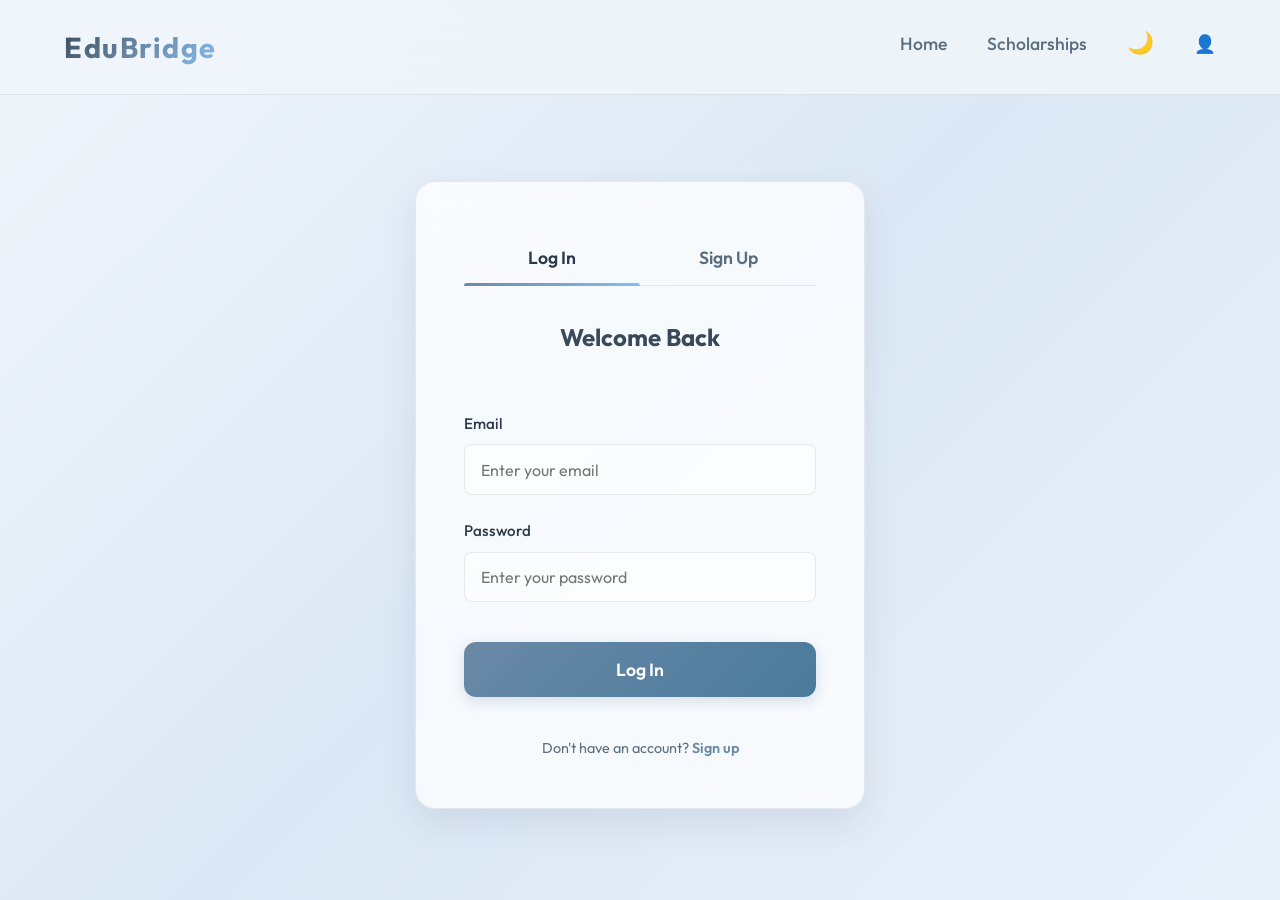
==== commit 55d8f837: "Rebrand ScholarLink to EduBridge and improve mobile UI responsiveness" ====
--- a/auth.html
+++ b/auth.html
@@ -3,17 +3,17 @@
 <head>
     <meta charset="UTF-8">
     <meta name="viewport" content="width=device-width, initial-scale=1.0">
-    <title>ScholarLink - Authentication</title>
+    <title>EduBridge - Authentication</title>
     <!-- Add SEO Meta Tags -->
     <meta name="description"
-        content="Log in or sign up to ScholarLink to personalize your scholarship search.">
+        content="Log in or sign up to EduBridge to personalize your scholarship search.">
     <!-- Google Fonts for Modern Typography -->
     <link href="https://fonts.googleapis.com/css2?family=Outfit:wght@300;400;600;700&display=swap" rel="stylesheet">
     <link rel="stylesheet" href="styles.css">
 </head>
 <body>
     <nav class="navbar" id="auth-nav">
-        <div class="logo">ScholarLink</div>
+        <div class="logo">EduBridge</div>
         <button class="hamburger" id="hamburger" aria-label="Toggle Navigation">
             <span class="bar"></span>
             <span class="bar"></span>
--- a/styles.css
+++ b/styles.css
@@ -424,11 +424,25 @@
 /* Responsive */
 @media (max-width: 768px) {
     .container {
-        padding: 3rem 1.5rem;
+        padding: 2rem 1rem;
+    }
+
+    /* Navbar adjustments */
+    .navbar {
+        padding: 1rem 4%;
+    }
+
+    .logo {
+        font-size: 1.5rem;
     }
 
     .hamburger {
         display: flex;
+        padding: 8px;
+        min-width: 44px;
+        min-height: 44px;
+        align-items: center;
+        justify-content: center;
     }
 
     .nav-links {
@@ -437,19 +451,34 @@
         right: -100%;
         width: 100%;
         height: 100vh;
+        height: 100dvh;
         background: var(--nav-bg);
         backdrop-filter: blur(20px);
         -webkit-backdrop-filter: blur(20px);
         flex-direction: column;
         justify-content: center;
         align-items: center;
-        transition: right 0.4s ease;
+        transition: right 0.35s cubic-bezier(0.4, 0, 0.2, 1);
         z-index: 100;
         gap: 2rem;
+        padding: env(safe-area-inset-top) env(safe-area-inset-right) env(safe-area-inset-bottom) env(safe-area-inset-left);
     }
 
     .nav-links.active {
         right: 0;
+    }
+
+    .nav-links li {
+        width: 100%;
+        text-align: center;
+    }
+
+    .nav-links a {
+        display: block;
+        padding: 0.75rem 1rem;
+        font-size: 1.2rem;
+        min-height: 44px;
+        line-height: 44px;
     }
 
     /* Hamburger Animation to 'X' */
@@ -465,13 +494,27 @@
         transform: translateY(-8px) rotate(-45deg);
     }
 
+    /* Hero */
+    .hero-section {
+        margin-bottom: 3rem;
+    }
+
     .hero-section h1 {
-        font-size: 2.5rem;
+        font-size: 2.2rem;
+        line-height: 1.25;
+        letter-spacing: -0.5px;
     }
 
     .hero-section p {
         font-size: 1rem;
-        padding: 0 1rem;
+        padding: 0 0.5rem;
+        line-height: 1.7;
+    }
+
+    /* About */
+    .about-section h2 {
+        font-size: 1.8rem;
+        margin-bottom: 1.5rem;
     }
 
     .about-card {
@@ -479,31 +522,196 @@
         border-radius: 16px;
     }
 
+    .about-card p {
+        font-size: 1rem;
+    }
+
+    /* Scholarships Page */
+    .page-header {
+        margin-bottom: 2.5rem;
+    }
+
     .page-header h1 {
-        font-size: 2.2rem;
+        font-size: 2rem;
+        line-height: 1.25;
     }
 
     .page-header p {
-        font-size: 1rem;
+        font-size: 0.95rem;
     }
 
     .section-title {
-        font-size: 1.8rem;
+        font-size: 1.5rem;
+    }
+
+    .scholarships-section {
+        margin-bottom: 3rem;
     }
 
     .card-grid {
         grid-template-columns: 1fr;
-        gap: 1.5rem;
+        gap: 1.25rem;
     }
 
     .scholarship-card {
-        padding: 1.5rem;
+        padding: 1.25rem;
+        border-radius: 14px;
+    }
+
+    .scholarship-card h3 {
+        font-size: 1.3rem;
+    }
+
+    .scholarship-card p {
+        font-size: 0.95rem;
+        margin-bottom: 1.5rem;
+    }
+
+    .card-amount {
+        font-size: 1.15rem;
+    }
+
+    .card-tags {
+        gap: 0.4rem;
+    }
+
+    .tag {
+        font-size: 0.7rem;
+        padding: 0.25rem 0.6rem;
+    }
+
+    .card-details {
+        margin-bottom: 1.5rem;
+    }
+
+    .detail-row {
+        font-size: 0.85rem;
+    }
+
+    /* Buttons - better touch targets */
+    .btn {
+        padding: 0.9rem 1.6rem;
+        min-height: 44px;
+        font-size: 0.95rem;
+        border-radius: 10px;
+        width: 100%;
+        text-align: center;
+        justify-content: center;
+    }
+
+    .btn-caste,
+    .btn-caste-obc,
+    .btn-caste-st,
+    .btn-cs {
+        width: 100%;
+        text-align: center;
+        min-height: 44px;
+        display: flex;
+        align-items: center;
+        justify-content: center;
+    }
+
+    /* Theme toggle */
+    .theme-btn {
+        margin-top: 0.5rem;
+        font-size: 1.8rem;
+        min-width: 44px;
+        min-height: 44px;
+    }
+
+    .profile-icon {
+        min-width: 44px;
+        min-height: 44px;
+        display: flex !important;
+        align-items: center;
+        justify-content: center;
+    }
+
+    /* Auth page */
+    .auth-container {
+        padding: 1rem;
+        min-height: calc(100vh - 70px);
+    }
+
+    .auth-card {
+        padding: 2rem 1.5rem;
         border-radius: 16px;
-    }
-
-    .theme-btn {
-        margin-top: 1rem;
+        max-width: 100%;
+    }
+
+    .auth-tab {
+        padding: 0.8rem;
+        font-size: 1rem;
+        min-height: 44px;
+    }
+
+    .input-group input {
+        padding: 0.85rem 1rem;
+        font-size: 1rem;
+        min-height: 44px;
+        border-radius: 10px;
+    }
+
+    .auth-btn {
+        padding: 1rem;
+        font-size: 1.05rem;
+        min-height: 48px;
+    }
+
+    /* Footer */
+    .site-footer {
+        padding: 2rem 4%;
+    }
+
+    .footer-inner {
+        gap: 1rem;
+    }
+
+    .footer-brand .logo {
+        font-size: 1.3rem;
+    }
+
+    .footer-links {
+        gap: 1rem;
+        flex-direction: column;
+    }
+
+    .footer-links a {
+        min-height: 44px;
+        display: flex;
+        align-items: center;
+        justify-content: center;
+    }
+
+    .footer-note {
+        font-size: 0.75rem;
+    }
+}
+
+/* Extra small devices */
+@media (max-width: 380px) {
+    .container {
+        padding: 1.5rem 0.75rem;
+    }
+
+    .hero-section h1 {
         font-size: 1.8rem;
+    }
+
+    .page-header h1 {
+        font-size: 1.6rem;
+    }
+
+    .scholarship-card {
+        padding: 1rem;
+    }
+
+    .scholarship-card h3 {
+        font-size: 1.15rem;
+    }
+
+    .auth-card {
+        padding: 1.5rem 1rem;
     }
 }
 
